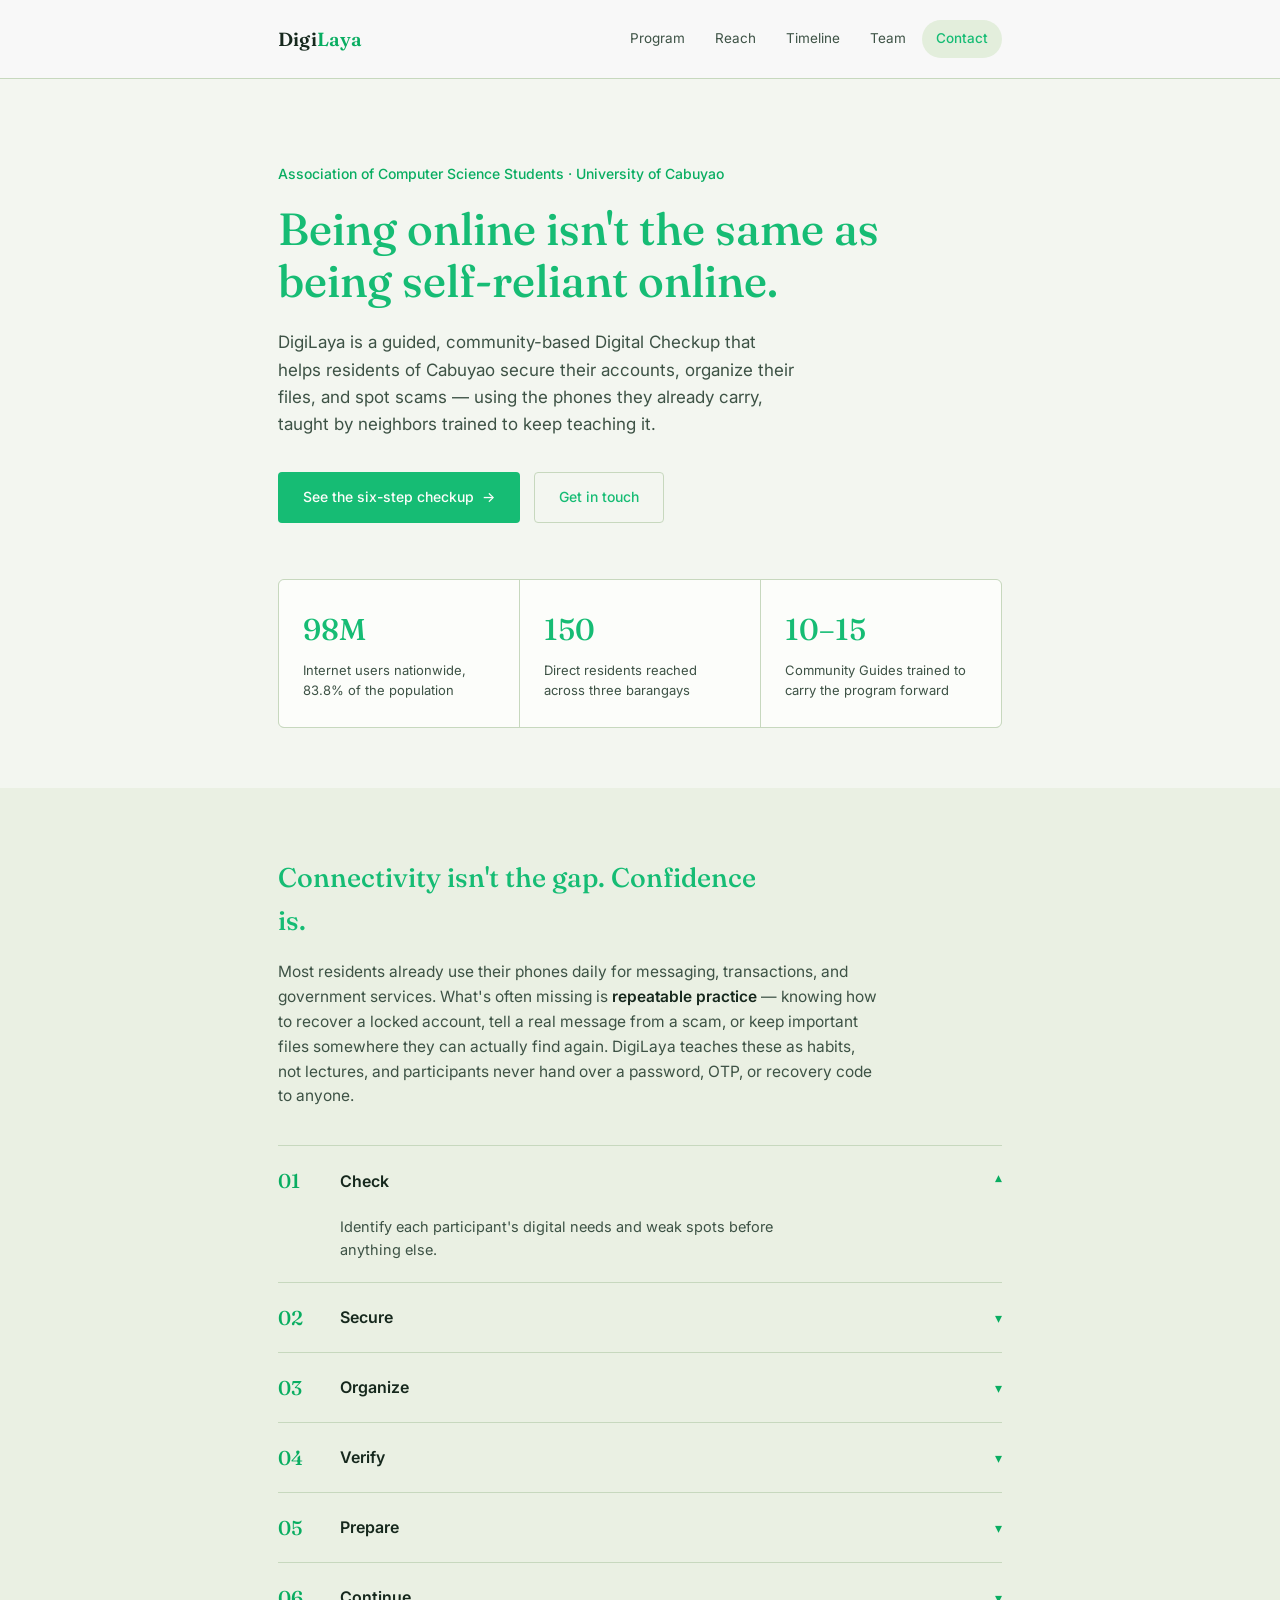
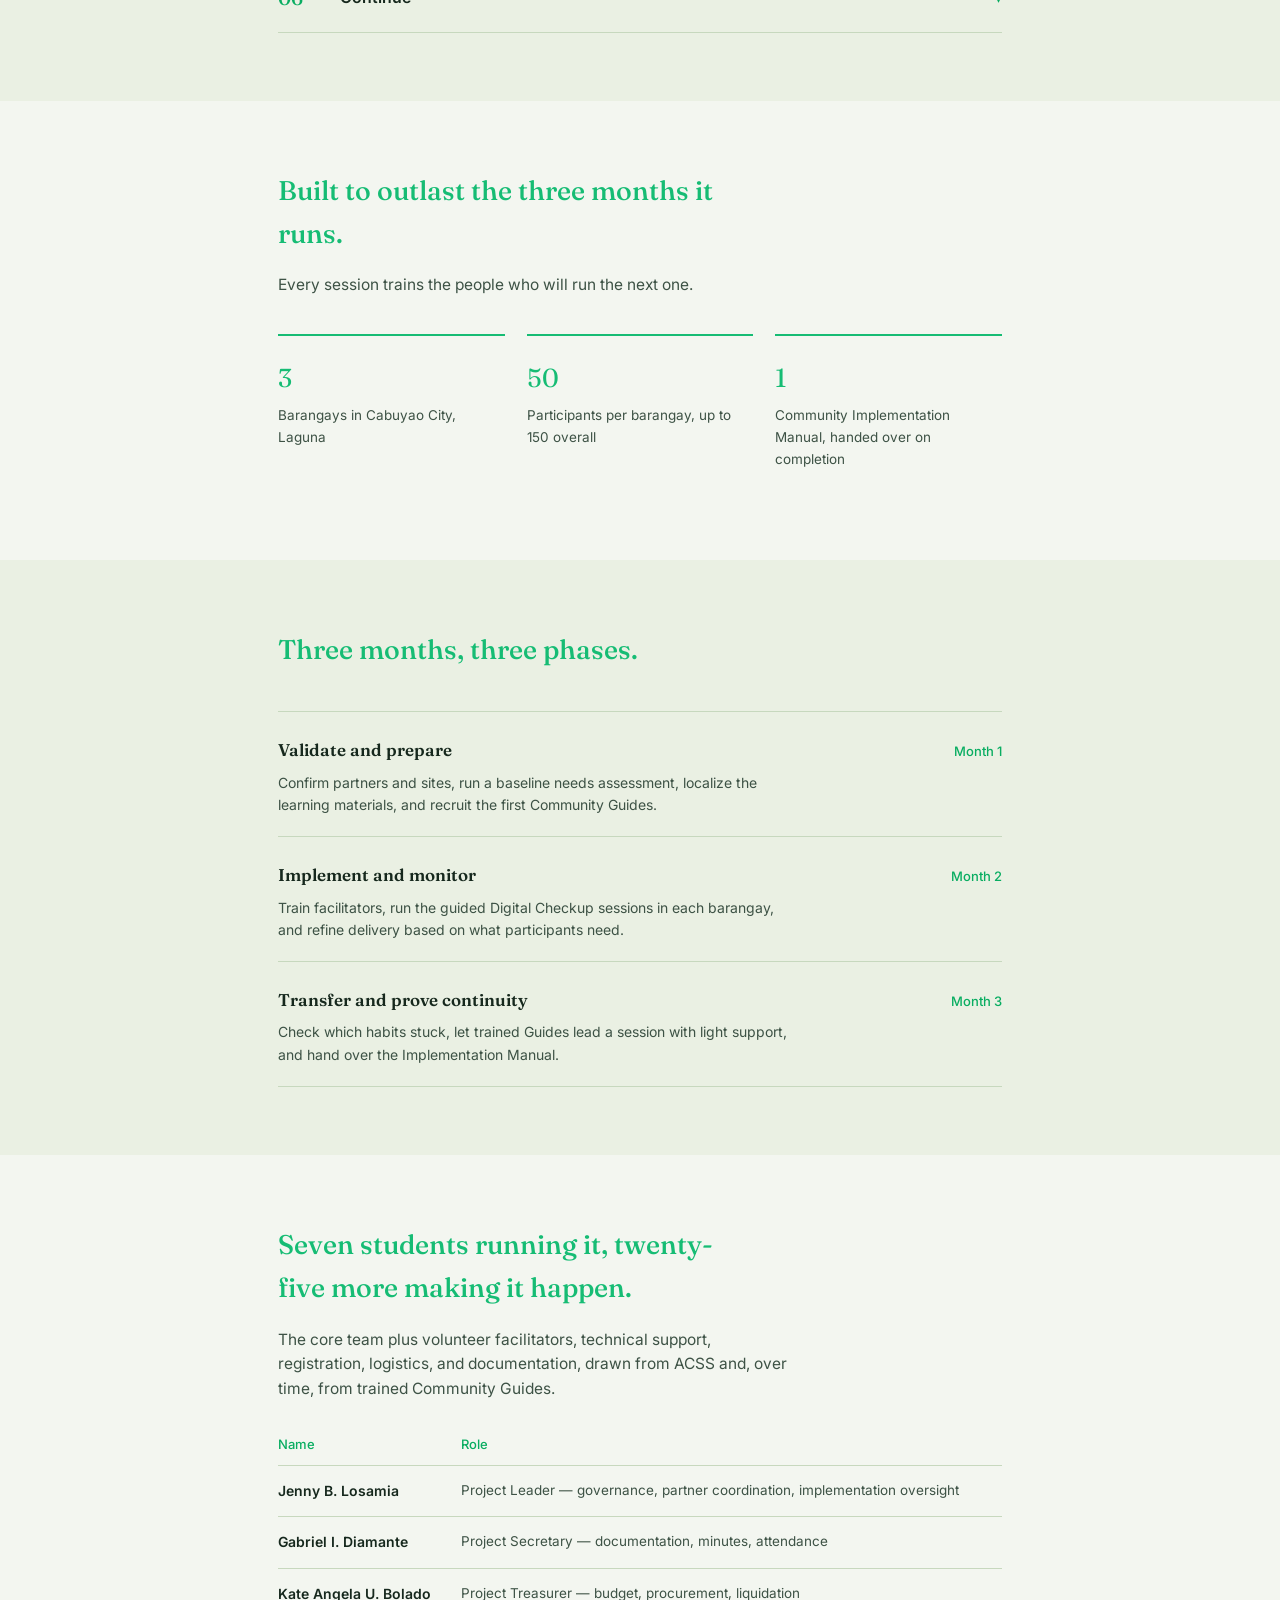
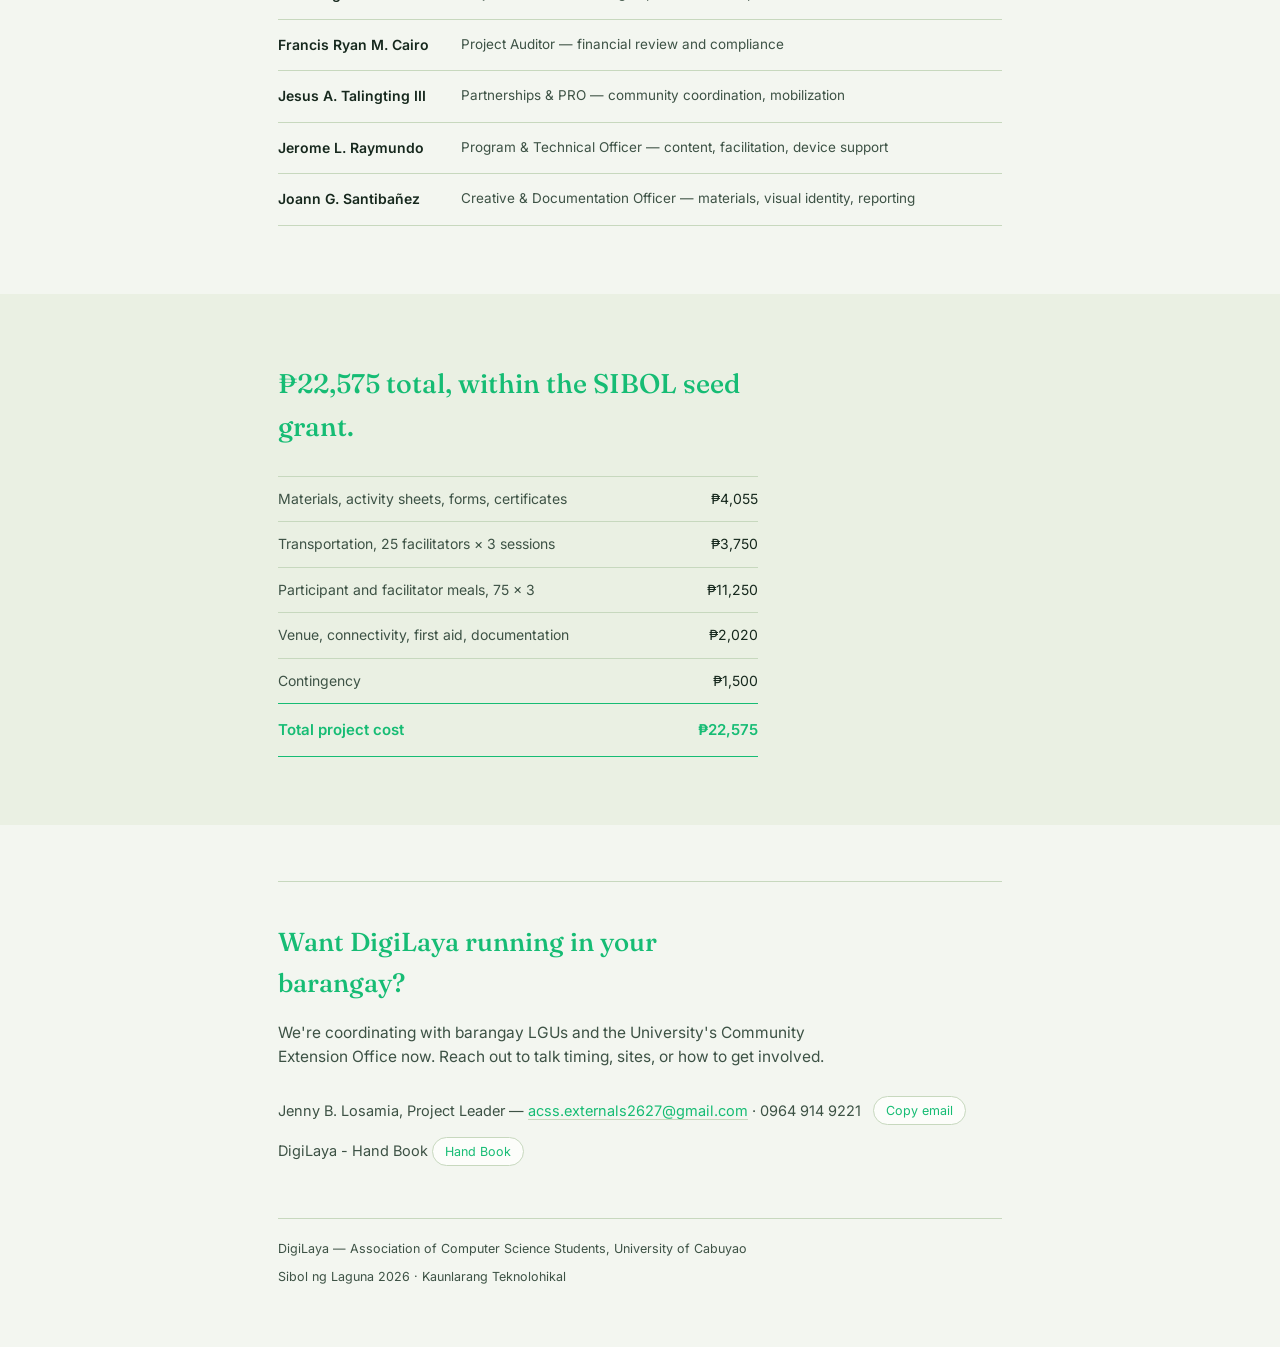
==== index.html @ 56a2a024 "DigiLaya Landing Page" ====
<!doctype html>
<html lang="en">
  <head>
    <meta charset="UTF-8" />
    <meta name="viewport" content="width=device-width, initial-scale=1.0" />
    <title>DigiLaya — A Community-Based Digital Self-Reliance Program</title>
    <link rel="stylesheet" href="index.css" />
    <link rel="preconnect" href="https://fonts.googleapis.com" />
    <link rel="preconnect" href="https://fonts.gstatic.com" crossorigin />
    <link
      href="https://fonts.googleapis.com/css2?family=Fraunces:ital,opsz,wght@0,9..144,400;0,9..144,500;0,9..144,600;1,9..144,500&family=Inter:wght@400;500;600&display=swap"
      rel="stylesheet"
    />
  </head>
  <body>
    <header class="site" id="site-header">
      <div class="wrap">
        <div class="mark">Digi<span>Laya</span></div>
        <button
          class="menu-btn"
          id="menuBtn"
          aria-label="Toggle menu"
          aria-expanded="false"
        >
          <span></span>
        </button>
        <nav class="site" id="siteNav">
          <a href="#program" data-nav>Program</a>
          <a href="#reach" data-nav>Reach</a>
          <a href="#timeline" data-nav>Timeline</a>
          <a href="#team" data-nav>Team</a>
          <a href="#contact" data-nav>Contact</a>
        </nav>
      </div>
    </header>

    <section class="hero" style="opacity: 1; transform: none">
      <div class="wrap">
        <p class="kicker">
          Association of Computer Science Students · University of Cabuyao
        </p>
        <h1>Being online isn't the same as being self-reliant online.</h1>
        <p class="lead">
          DigiLaya is a guided, community-based Digital Checkup that helps
          residents of Cabuyao secure their accounts, organize their files, and
          spot scams — using the phones they already carry, taught by neighbors
          trained to keep teaching it.
        </p>
        <div class="cta">
          <a class="btn primary" href="#program"
            >See the six-step checkup <span class="arrow">&#8594;</span></a
          >
          <a class="btn ghost" href="#contact">Get in touch</a>
        </div>

        <div class="stat-row">
          <div class="stat">
            <div class="num" data-count="98.0" data-suffix="M">0</div>
            <div class="lbl">
              Internet users nationwide, 83.8% of the population
            </div>
          </div>
          <div class="stat">
            <div class="num" data-count="150" data-suffix="">0</div>
            <div class="lbl">
              Direct residents reached across three barangays
            </div>
          </div>
          <div class="stat">
            <div
              class="num"
              data-count="15"
              data-suffix=""
              data-prefix-min="10"
            >
              0-0
            </div>
            <div class="lbl">
              Community Guides trained to carry the program forward
            </div>
          </div>
        </div>
      </div>
    </section>

    <section class="alt" id="program">
      <div class="wrap">
        <h2 class="section-title">
          Connectivity isn't the gap. Confidence is.
        </h2>
        <p class="gap-para">
          Most residents already use their phones daily for messaging,
          transactions, and government services. What's often missing is
          <strong>repeatable practice</strong> — knowing how to recover a locked
          account, tell a real message from a scam, or keep important files
          somewhere they can actually find again. DigiLaya teaches these as
          habits, not lectures, and participants never hand over a password,
          OTP, or recovery code to anyone.
        </p>

        <div class="steps" id="stepsList">
          <div class="step open" data-step>
            <button class="step-head">
              <span class="n">01</span>
              <h3>Check</h3>
              <span class="chev">&#9662;</span>
            </button>
            <div class="body">
              <p>
                Identify each participant's digital needs and weak spots before
                anything else.
              </p>
            </div>
          </div>
          <div class="step" data-step>
            <button class="step-head">
              <span class="n">02</span>
              <h3>Secure</h3>
              <span class="chev">&#9662;</span>
            </button>
            <div class="body">
              <p>
                Walk through basic device and account security, on the
                participant's own phone.
              </p>
            </div>
          </div>
          <div class="step" data-step>
            <button class="step-head">
              <span class="n">03</span>
              <h3>Organize</h3>
              <span class="chev">&#9662;</span>
            </button>
            <div class="body">
              <p>Bring order to important files, photos, and documents.</p>
            </div>
          </div>
          <div class="step" data-step>
            <button class="step-head">
              <span class="n">04</span>
              <h3>Verify</h3>
              <span class="chev">&#9662;</span>
            </button>
            <div class="body">
              <p>
                Build the habit of telling legitimate messages and links apart
                from scams.
              </p>
            </div>
          </div>
          <div class="step" data-step>
            <button class="step-head">
              <span class="n">05</span>
              <h3>Prepare</h3>
              <span class="chev">&#9662;</span>
            </button>
            <div class="body">
              <p>
                Set up practical account-recovery and emergency-access routines.
              </p>
            </div>
          </div>
          <div class="step" data-step>
            <button class="step-head">
              <span class="n">06</span>
              <h3>Continue</h3>
              <span class="chev">&#9662;</span>
            </button>
            <div class="body">
              <p>
                Participants create a simple 30-day plan to help them maintain
                the digital practices they learned beyond the session.
              </p>
            </div>
          </div>
        </div>
      </div>
    </section>

    <section id="reach">
      <div class="wrap">
        <h2 class="section-title">
          Built to outlast the three months it runs.
        </h2>
        <p class="section-lead">
          Every session trains the people who will run the next one.
        </p>

        <div class="beneficiary-grid">
          <div class="b-card">
            <div class="num">3</div>
            <p>Barangays in Cabuyao City, Laguna</p>
          </div>
          <div class="b-card">
            <div class="num">50</div>
            <p>Participants per barangay, up to 150 overall</p>
          </div>
          <div class="b-card">
            <div class="num">1</div>
            <p>Community Implementation Manual, handed over on completion</p>
          </div>
        </div>
      </div>
    </section>

    <section class="alt" id="timeline">
      <div class="wrap">
        <h2 class="section-title">Three months, three phases.</h2>

        <div class="timeline">
          <div class="phase">
            <div class="top">
              <h3>Validate and prepare</h3>
              <span class="month">Month 1</span>
            </div>
            <p>
              Confirm partners and sites, run a baseline needs assessment,
              localize the learning materials, and recruit the first Community
              Guides.
            </p>
          </div>
          <div class="phase">
            <div class="top">
              <h3>Implement and monitor</h3>
              <span class="month">Month 2</span>
            </div>
            <p>
              Train facilitators, run the guided Digital Checkup sessions in
              each barangay, and refine delivery based on what participants
              need.
            </p>
          </div>
          <div class="phase">
            <div class="top">
              <h3>Transfer and prove continuity</h3>
              <span class="month">Month 3</span>
            </div>
            <p>
              Check which habits stuck, let trained Guides lead a session with
              light support, and hand over the Implementation Manual.
            </p>
          </div>
        </div>
      </div>
    </section>

    <section id="team">
      <div class="wrap">
        <h2 class="section-title">
          Seven students running it, twenty-five more making it happen.
        </h2>
        <p class="section-lead">
          The core team plus volunteer facilitators, technical support,
          registration, logistics, and documentation, drawn from ACSS and, over
          time, from trained Community Guides.
        </p>

        <table class="team">
          <tr>
            <th>Name</th>
            <th>Role</th>
          </tr>
          <tr>
            <td class="name">Jenny B. Losamia</td>
            <td class="role">
              Project Leader — governance, partner coordination, implementation
              oversight
            </td>
          </tr>
          <tr>
            <td class="name">Gabriel I. Diamante</td>
            <td class="role">
              Project Secretary — documentation, minutes, attendance
            </td>
          </tr>
          <tr>
            <td class="name">Kate Angela U. Bolado</td>
            <td class="role">
              Project Treasurer — budget, procurement, liquidation
            </td>
          </tr>
          <tr>
            <td class="name">Francis Ryan M. Cairo</td>
            <td class="role">
              Project Auditor — financial review and compliance
            </td>
          </tr>
          <tr>
            <td class="name">Jesus A. Talingting III</td>
            <td class="role">
              Partnerships & PRO — community coordination, mobilization
            </td>
          </tr>
          <tr>
            <td class="name">Jerome L. Raymundo</td>
            <td class="role">
              Program & Technical Officer — content, facilitation, device
              support
            </td>
          </tr>
          <tr>
            <td class="name">Joann G. Santibañez</td>
            <td class="role">
              Creative & Documentation Officer — materials, visual identity,
              reporting
            </td>
          </tr>
        </table>
      </div>
    </section>

    <section class="alt">
      <div class="wrap">
        <h2 class="section-title">
          ₱22,575 total, within the SIBOL seed grant.
        </h2>
        <div style="max-width: 480px; margin-top: 28px">
          <div class="budget-line">
            <span>Materials, activity sheets, forms, certificates</span
            ><span>₱4,055</span>
          </div>
          <div class="budget-line">
            <span>Transportation, 25 facilitators × 3 sessions</span
            ><span>₱3,750</span>
          </div>
          <div class="budget-line">
            <span>Participant and facilitator meals, 75 × 3</span
            ><span>₱11,250</span>
          </div>
          <div class="budget-line">
            <span>Venue, connectivity, first aid, documentation</span
            ><span>₱2,020</span>
          </div>
          <div class="budget-line">
            <span>Contingency</span><span>₱1,500</span>
          </div>
          <div class="budget-line total">
            <span>Total project cost</span><span>₱22,575</span>
          </div>
        </div>
      </div>
    </section>

    <footer class="site" id="contact">
      <div class="wrap">
        <div class="cta-box">
          <h2>Want DigiLaya running in your barangay?</h2>
          <p class="gap-para">
            We're coordinating with barangay LGUs and the University's Community
            Extension Office now. Reach out to talk timing, sites, or how to get
            involved.
          </p>
          <div class="contact">
            <span
              >Jenny B. Losamia, Project Leader —
              <a href="mailto:acss.externals2627@gmail.com"
                >acss.externals2627@gmail.com</a
              >
              · 0964 914 9221</span
            >
            <button class="copy-btn" id="copyBtn" type="button">
              Copy email
            </button>
            <span 
            > DigiLaya - Hand Book
            <button class="handbook-btn" id="handbookBtn" type="button">
              Hand Book
            </button>
          </div>
        </div>
        <div class="foot-bottom">
          <span
            >DigiLaya — Association of Computer Science Students, University of
            Cabuyao</span
          >
          <span>Sibol ng Laguna 2026 · Kaunlarang Teknolohikal</span>
        </div>
      </div>
    </footer>

    <button id="top-btn" aria-label="Back to top" type="button">&#8593;</button>

    <script>
      var header = document.getElementById("site-header");
      window.addEventListener("scroll", function () {
        header.classList.toggle("scrolled", window.scrollY > 10);
        document
          .getElementById("top-btn")
          .classList.toggle("show", window.scrollY > 500);
      });

      var menuBtn = document.getElementById("menuBtn");
      var nav = document.getElementById("siteNav");
      menuBtn.addEventListener("click", function () {
        var open = nav.classList.toggle("open");
        menuBtn.setAttribute("aria-expanded", open);
      });
      nav.querySelectorAll("a").forEach(function (a) {
        a.addEventListener("click", function () {
          nav.classList.remove("open");
        });
      });

      var navLinks = document.querySelectorAll("[data-nav]");
      var navSections = ["program", "reach", "timeline", "team", "contact"].map(
        function (id) {
          return document.getElementById(id);
        },
      );
      var navObserver = new IntersectionObserver(
        function (entries) {
          entries.forEach(function (entry) {
            if (entry.isIntersecting) {
              navLinks.forEach(function (l) {
                l.classList.remove("active");
              });
              var match = document.querySelector(
                '[data-nav][href="#' + entry.target.id + '"]',
              );
              if (match) match.classList.add("active");
            }
          });
        },
        { rootMargin: "-40% 0px -50% 0px" },
      );
      navSections.forEach(function (s) {
        if (s) navObserver.observe(s);
      });

      var revealObserver = new IntersectionObserver(
        function (entries) {
          entries.forEach(function (entry) {
            if (entry.isIntersecting) {
              entry.target.classList.add("in-view");
              revealObserver.unobserve(entry.target);
            }
          });
        },
        { threshold: 0.12 },
      );
      document.querySelectorAll("section:not(.hero)").forEach(function (s) {
        revealObserver.observe(s);
      });

      document.querySelectorAll("[data-step]").forEach(function (step) {
        step.querySelector(".step-head").addEventListener("click", function () {
          var wasOpen = step.classList.contains("open");
          document.querySelectorAll("[data-step]").forEach(function (s) {
            s.classList.remove("open");
          });
          if (!wasOpen) step.classList.add("open");
        });
      });

      document.getElementById("top-btn").addEventListener("click", function () {
        window.scrollTo({ top: 0, behavior: "smooth" });
      });

      var copyBtn = document.getElementById("copyBtn");
      copyBtn.addEventListener("click", function () {
        navigator.clipboard
          .writeText("acss.externals2627@gmail.com")
          .then(function () {
            copyBtn.textContent = "Copied";
            copyBtn.classList.add("copied");
            setTimeout(function () {
              copyBtn.textContent = "Copy email";
              copyBtn.classList.remove("copied");
            }, 1800);
          });
      });

      function animateCount(el) {
        var target = parseFloat(el.getAttribute("data-count"));
        var suffix = el.getAttribute("data-suffix") || "";
        var minVal = parseFloat(el.getAttribute("data-prefix-min"));
        var isRange = !isNaN(minVal);

        var duration = 900;
        var startTime = null;

        function step(ts) {
          if (!startTime) startTime = ts;
          var progress = Math.min((ts - startTime) / duration, 1);

          if (isRange) {
            var currentMin = Math.round(minVal * progress);
            var currentMax = Math.round(target * progress);
            el.textContent = currentMin + "\u2013" + currentMax + suffix;
          } else {
            var isDecimal = target % 1 !== 0;
            var current = target * progress;
            el.textContent =
              (isDecimal ? current.toFixed(1) : Math.round(current)) + suffix;
          }

          if (progress < 1) requestAnimationFrame(step);
        }

        requestAnimationFrame(step);
      }
      var statObserver = new IntersectionObserver(
        function (entries) {
          entries.forEach(function (entry) {
            if (entry.isIntersecting) {
              animateCount(entry.target);
              statObserver.unobserve(entry.target);
            }
          });
        },
        { threshold: 0.5 },
      );
      document.querySelectorAll(".stat .num").forEach(function (el) {
        statObserver.observe(el);
      });
    </script>
  </body>
</html>
---- index.css ----
:root {
  --bg: #f3f6f0;
  --panel: #eaf0e3;
  --ink: #16281d;
  --ink-soft: #3d5245;
  --green-deep: #16bc74;
  --green-mid: #09ad61;
  --green-pale: #e3eedc;
  --green-line: #c7d8be;
  --white: #fcfdfa;
  --max: 780px;
}
* {
  box-sizing: border-box;
}
html {
  scroll-behavior: smooth;
}
body {
  margin: 0;
  background: var(--bg);
  color: var(--ink);
  font-family: "Inter", sans-serif;
  line-height: 1.6;
  -webkit-font-smoothing: antialiased;
}
.wrap {
  max-width: var(--max);
  margin: 0 auto;
  padding: 0 28px;
}
a {
  color: inherit;
}
button {
  font-family: inherit;
}

header.site {
  position: sticky;
  top: 0;
  z-index: 40;
  padding: 20px 0;
  background: #f8f8f8;
  backdrop-filter: blur(6px);
  border-bottom: 1px solid var(--green-line);
  transition:
    box-shadow 0.25s ease,
    padding 0.25s ease;
}
header.site.scrolled {
  padding: 14px 0;
  box-shadow: 0 6px 18px rgba(18, 59, 41, 0.06);
}
header.site .wrap {
  display: flex;
  justify-content: space-between;
  align-items: center;
}
.mark {
  font-family: "Fraunces", serif;
  font-weight: 600;
  font-size: 19px;
  letter-spacing: 0.2px;
}
.mark span {
  color: var(--green-mid);
}
nav.site {
  display: flex;
  align-items: center;
  gap: 2px;
}
nav.site a {
  font-size: 13.5px;
  color: var(--ink-soft);
  text-decoration: none;
  padding: 8px 14px;
  border-radius: 20px;
  transition:
    background 0.18s ease,
    color 0.18s ease;
}
nav.site a:hover {
  color: var(--green-deep);
  background: var(--green-pale);
}
nav.site a.active {
  color: var(--green-deep);
  background: var(--green-pale);
  font-weight: 500;
}
.menu-btn {
  display: none;
  background: none;
  border: 1px solid var(--green-line);
  border-radius: 6px;
  padding: 8px 10px;
  cursor: pointer;
}
.menu-btn span,
.menu-btn span:before,
.menu-btn span:after {
  content: "";
  display: block;
  width: 18px;
  height: 2px;
  background: var(--green-deep);
  margin: 4px 0;
  transition: 0.2s;
}

.hero {
  padding: 84px 0 60px;
}
.hero .kicker {
  font-size: 14px;
  color: var(--green-mid);
  margin: 0 0 18px;
  font-weight: 500;
}
.hero h1 {
  font-family: "Fraunces", serif;
  font-weight: 500;
  font-size: 45px;
  line-height: 1.16;
  margin: 0 0 22px;
  max-width: 650px;
  color: var(--green-deep);
}
.hero p.lead {
  font-size: 17px;
  color: var(--ink-soft);
  max-width: 520px;
  margin: 0 0 34px;
}
.hero .cta {
  display: flex;
  gap: 14px;
  align-items: center;
  flex-wrap: wrap;
}

.btn {
  display: inline-flex;
  align-items: center;
  gap: 8px;
  padding: 13px 24px;
  border-radius: 4px;
  font-size: 14px;
  font-weight: 500;
  text-decoration: none;
  border: 1px solid transparent;
  cursor: pointer;
  transition:
    transform 0.15s ease,
    background 0.15s ease,
    box-shadow 0.15s ease,
    border-color 0.15s ease;
}
.btn:active {
  transform: scale(0.97);
}
.btn.primary {
  background: var(--green-deep);
  color: var(--white);
}
.btn.primary:hover {
  background: var(--green-mid);
  box-shadow: 0 6px 16px rgba(18, 59, 41, 0.18);
}
.btn.ghost {
  color: var(--green-deep);
  border-color: var(--green-line);
  background: transparent;
}
.btn.ghost:hover {
  border-color: var(--green-mid);
  background: var(--green-pale);
}
.btn .arrow {
  transition: transform 0.15s ease;
}
.btn:hover .arrow {
  transform: translateX(3px);
}

.stat-row {
  display: grid;
  grid-template-columns: repeat(3, 1fr);
  gap: 1px;
  background: var(--green-line);
  border: 1px solid var(--green-line);
  margin-top: 56px;
  border-radius: 6px;
  overflow: hidden;
}
.stat {
  background: var(--white);
  padding: 26px 24px;
}
.stat .num {
  font-family: "Fraunces", serif;
  font-size: 30px;
  color: var(--green-deep);
  font-weight: 500;
}
.stat .lbl {
  font-size: 13px;
  color: var(--ink-soft);
  margin-top: 6px;
}

section {
  padding: 68px 0;
  opacity: 0;
  transform: translateY(14px);
  transition:
    opacity 0.6s ease,
    transform 0.6s ease;
}
section.in-view {
  opacity: 1;
  transform: translateY(0);
}
section.alt {
  background: var(--panel);
}
h2.section-title {
  font-family: "Fraunces", serif;
  font-weight: 500;
  font-size: 27px;
  color: var(--green-deep);
  margin: 0 0 18px;
  max-width: 480px;
}
p.section-lead {
  font-size: 15.5px;
  color: var(--ink-soft);
  max-width: 520px;
  margin: 0 0 8px;
}

.gap-para {
  max-width: 600px;
  font-size: 15.5px;
  color: var(--ink-soft);
}
.gap-para strong {
  color: var(--ink);
  font-weight: 600;
}

.steps {
  margin-top: 36px;
  border-top: 1px solid var(--green-line);
}
.step {
  border-bottom: 1px solid var(--green-line);
}
.step button.step-head {
  width: 100%;
  display: grid;
  grid-template-columns: 44px 1fr 20px;
  gap: 18px;
  align-items: center;
  padding: 22px 0;
  background: none;
  border: none;
  text-align: left;
  cursor: pointer;
}
.step .n {
  font-family: "Fraunces", serif;
  font-size: 20px;
  color: var(--green-mid);
  font-weight: 500;
}
.step h3 {
  margin: 0;
  font-size: 16px;
  font-weight: 600;
  color: var(--ink);
}
.step .chev {
  color: var(--green-mid);
  transition: transform 0.25s ease;
  font-size: 14px;
  justify-self: end;
}
.step.open .chev {
  transform: rotate(180deg);
}
.step .body {
  max-height: 0;
  overflow: hidden;
  transition: max-height 0.3s ease;
}
.step.open .body {
  max-height: 120px;
}
.step .body p {
  margin: 0 0 20px 62px;
  font-size: 14.5px;
  color: var(--ink-soft);
  max-width: 440px;
}

.beneficiary-grid {
  display: grid;
  grid-template-columns: repeat(3, 1fr);
  gap: 22px;
  margin-top: 36px;
}
.b-card {
  padding: 22px 0;
  border-top: 2px solid var(--green-deep);
}
.b-card .num {
  font-family: "Fraunces", serif;
  font-size: 26px;
  color: var(--green-deep);
}
.b-card p {
  font-size: 13.5px;
  color: var(--ink-soft);
  margin: 6px 0 0;
}

.timeline {
  margin-top: 40px;
}
.phase {
  padding: 20px 0;
  border-top: 1px solid var(--green-line);
}
.phase:last-child {
  border-bottom: 1px solid var(--green-line);
}
.phase .top {
  display: flex;
  justify-content: space-between;
  align-items: baseline;
  gap: 12px;
  flex-wrap: wrap;
}
.phase .month {
  font-size: 13px;
  color: var(--green-mid);
  font-weight: 500;
}
.phase h3 {
  margin: 4px 0 8px;
  font-size: 17px;
  font-weight: 600;
  font-family: "Fraunces", serif;
  color: var(--ink);
}
.phase p {
  margin: 0;
  font-size: 14px;
  color: var(--ink-soft);
  max-width: 520px;
}

table.team {
  width: 100%;
  border-collapse: collapse;
  margin-top: 32px;
  font-size: 14px;
}
table.team th {
  text-align: left;
  font-weight: 500;
  color: var(--green-mid);
  font-size: 13px;
  padding: 0 0 10px;
  border-bottom: 1px solid var(--green-line);
}
table.team td {
  padding: 14px 0;
  border-bottom: 1px solid var(--green-line);
  vertical-align: top;
}
table.team td.name {
  font-weight: 600;
  color: var(--ink);
  white-space: nowrap;
  padding-right: 16px;
}
table.team td.role {
  color: var(--ink-soft);
  font-size: 13.5px;
}

.budget-line {
  display: flex;
  justify-content: space-between;
  padding: 11px 0;
  border-top: 1px solid var(--green-line);
  font-size: 14px;
}
.budget-line.total {
  border-top: 1px solid var(--green-deep);
  border-bottom: 1px solid var(--green-deep);
  font-weight: 600;
  color: var(--green-deep);
  font-size: 15px;
  padding: 14px 0;
}
.budget-line span:first-child {
  color: var(--ink-soft);
}
.budget-line.total span:first-child {
  color: var(--green-deep);
}

footer.site {
  padding: 56px 0 60px;
}
footer.site .cta-box {
  border-top: 1px solid var(--green-line);
  padding-top: 40px;
}
footer.site h2 {
  font-family: "Fraunces", serif;
  font-weight: 500;
  font-size: 26px;
  color: var(--green-deep);
  margin: 0 0 14px;
  max-width: 440px;
}
footer.site .contact {
  margin-top: 26px;
  font-size: 14.5px;
  color: var(--ink-soft);
  display: flex;
  align-items: center;
  gap: 12px;
  flex-wrap: wrap;
}
footer.site .contact a {
  color: var(--green-deep);
  text-decoration: none;
  border-bottom: 1px solid var(--green-line);
}
.handbook-btn {
  background: var(--white);
  border: 1px solid var(--green-line);
  color: var(--green-deep);
  font-size: 12.5px;
  padding: 6px 12px;
  border-radius: 16px;
  cursor: pointer;
  transition: all 0.15s ease;
}
.handbook-btn:hover {
  border-color: var(--green-mid);
  background: var(--green-pale);
}
.handbook-btn.copied {
  background: var(--green-deep);
  color: var(--white);
  border-color: var(--green-deep);
}
.copy-btn {
  background: var(--white);
  border: 1px solid var(--green-line);
  color: var(--green-deep);
  font-size: 12.5px;
  padding: 6px 12px;
  border-radius: 16px;
  cursor: pointer;
  transition: all 0.15s ease;
}
.copy-btn:hover {
  border-color: var(--green-mid);
  background: var(--green-pale);
}
.copy-btn.copied {
  background: var(--green-deep);
  color: var(--white);
  border-color: var(--green-deep);
}

footer.site .foot-bottom {
  margin-top: 52px;
  padding-top: 20px;
  border-top: 1px solid var(--green-line);
  font-size: 12.5px;
  color: var(--ink-soft);
  display: flex;
  justify-content: space-between;
  flex-wrap: wrap;
  gap: 8px;
}

#top-btn {
  position: fixed;
  right: 24px;
  bottom: 24px;
  z-index: 50;
  width: 40px;
  height: 40px;
  border-radius: 50%;
  background: var(--green-deep);
  color: var(--white);
  border: none;
  cursor: pointer;
  display: flex;
  align-items: center;
  justify-content: center;
  font-size: 16px;
  opacity: 0;
  pointer-events: none;
  transform: translateY(8px);
  transition:
    opacity 0.25s ease,
    transform 0.25s ease;
  box-shadow: 0 6px 16px rgba(18, 59, 41, 0.25);
}
#top-btn.show {
  opacity: 1;
  pointer-events: auto;
  transform: translateY(0);
}

@media (max-width: 640px) {
  .hero h1 {
    font-size: 31px;
  }
  .stat-row {
    grid-template-columns: 1fr;
  }
  .beneficiary-grid {
    grid-template-columns: 1fr;
  }
  nav.site {
    position: absolute;
    top: 100%;
    left: 0;
    right: 0;
    background: var(--bg);
    flex-direction: column;
    align-items: stretch;
    padding: 8px 20px 16px;
    border-bottom: 1px solid var(--green-line);
    display: none;
  }
  nav.site.open {
    display: flex;
  }
  nav.site a {
    padding: 12px 4px;
    border-radius: 0;
    border-bottom: 1px solid var(--green-line);
  }
  .menu-btn {
    display: block;
  }
  table.team td.name {
    white-space: normal;
  }
}
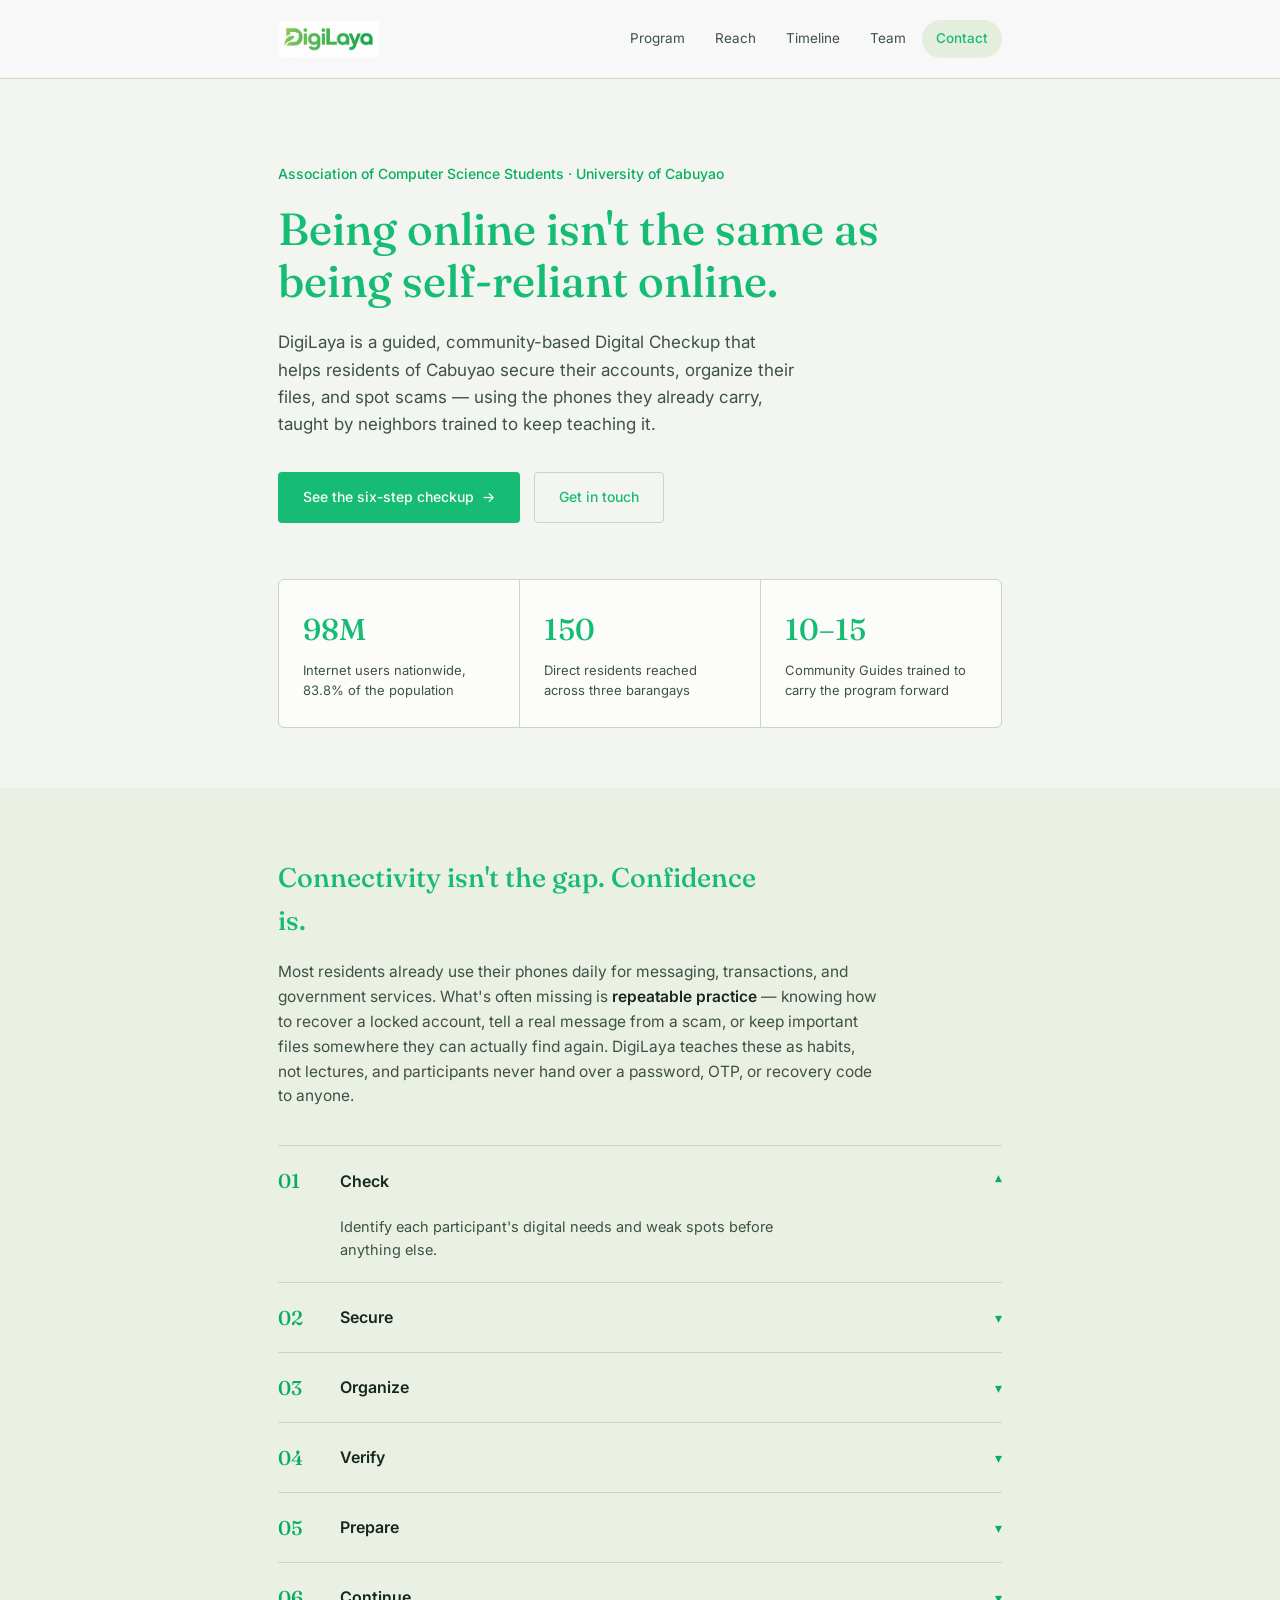
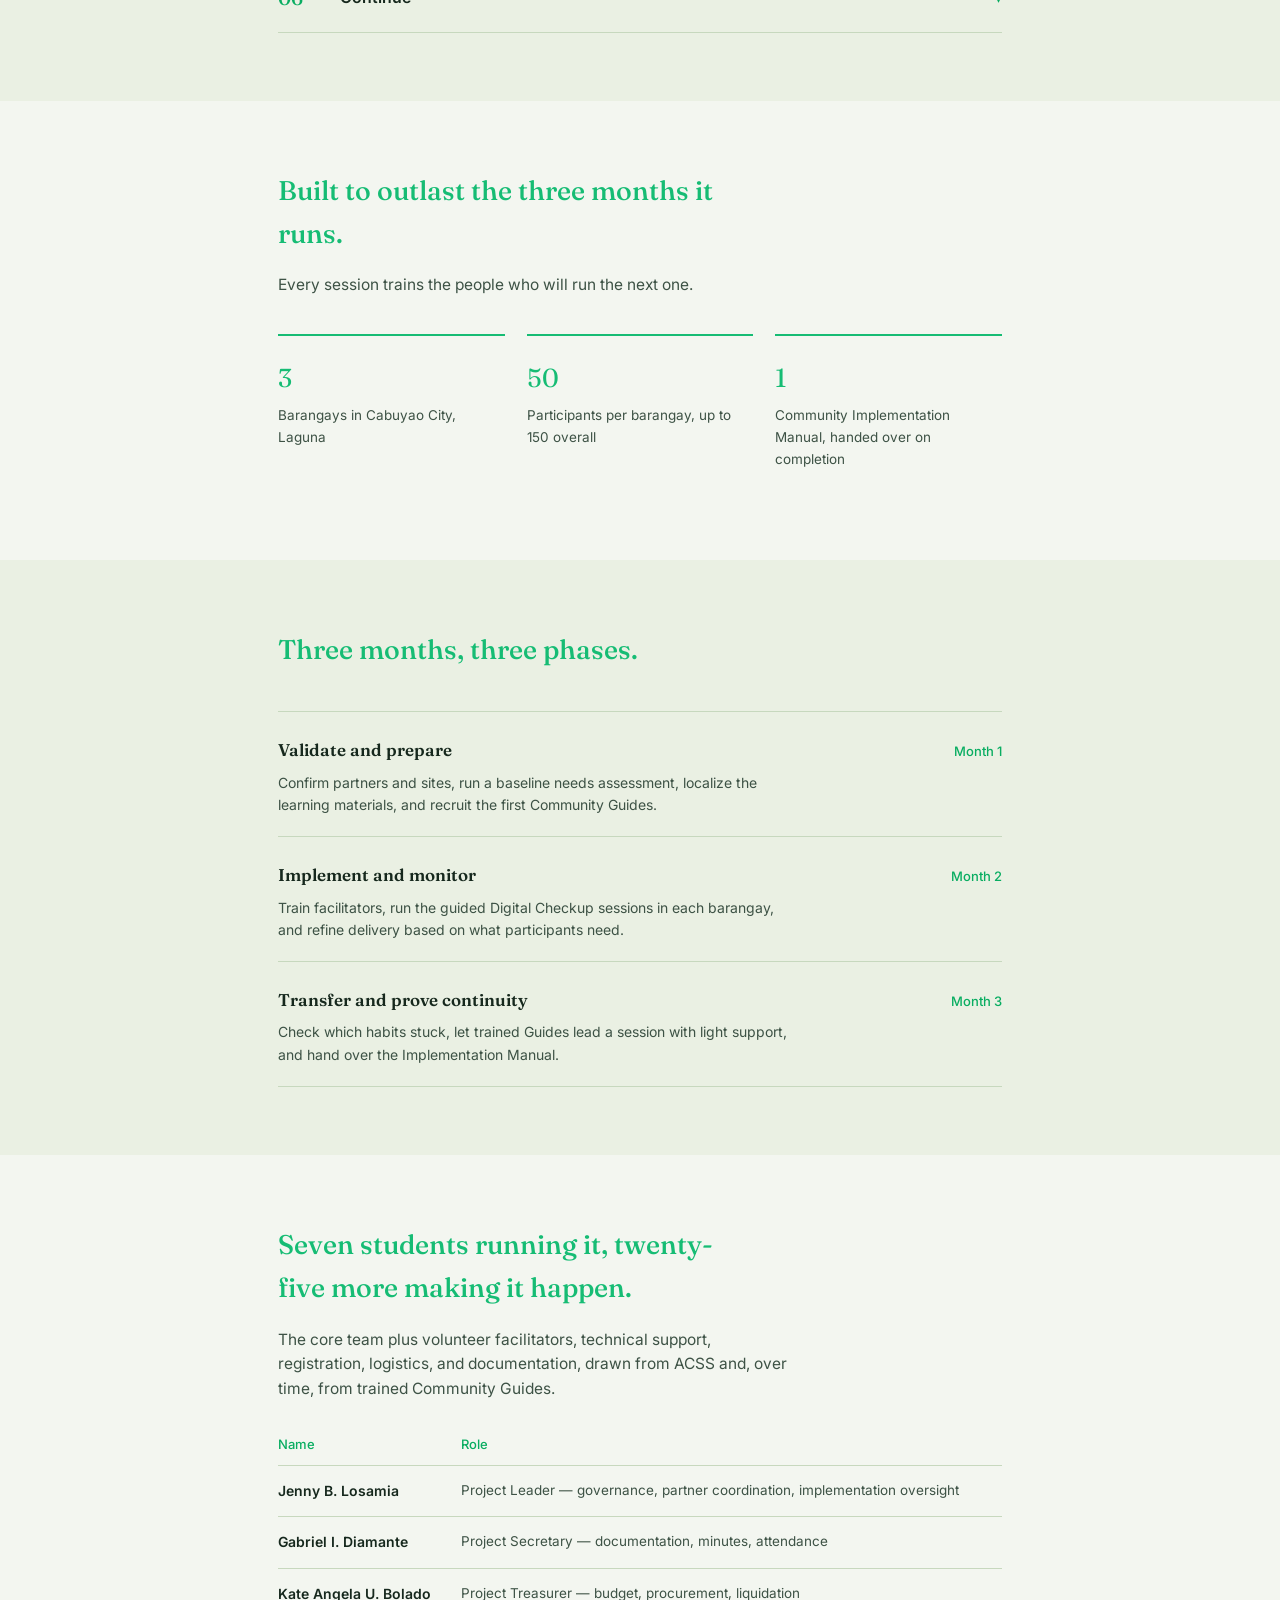
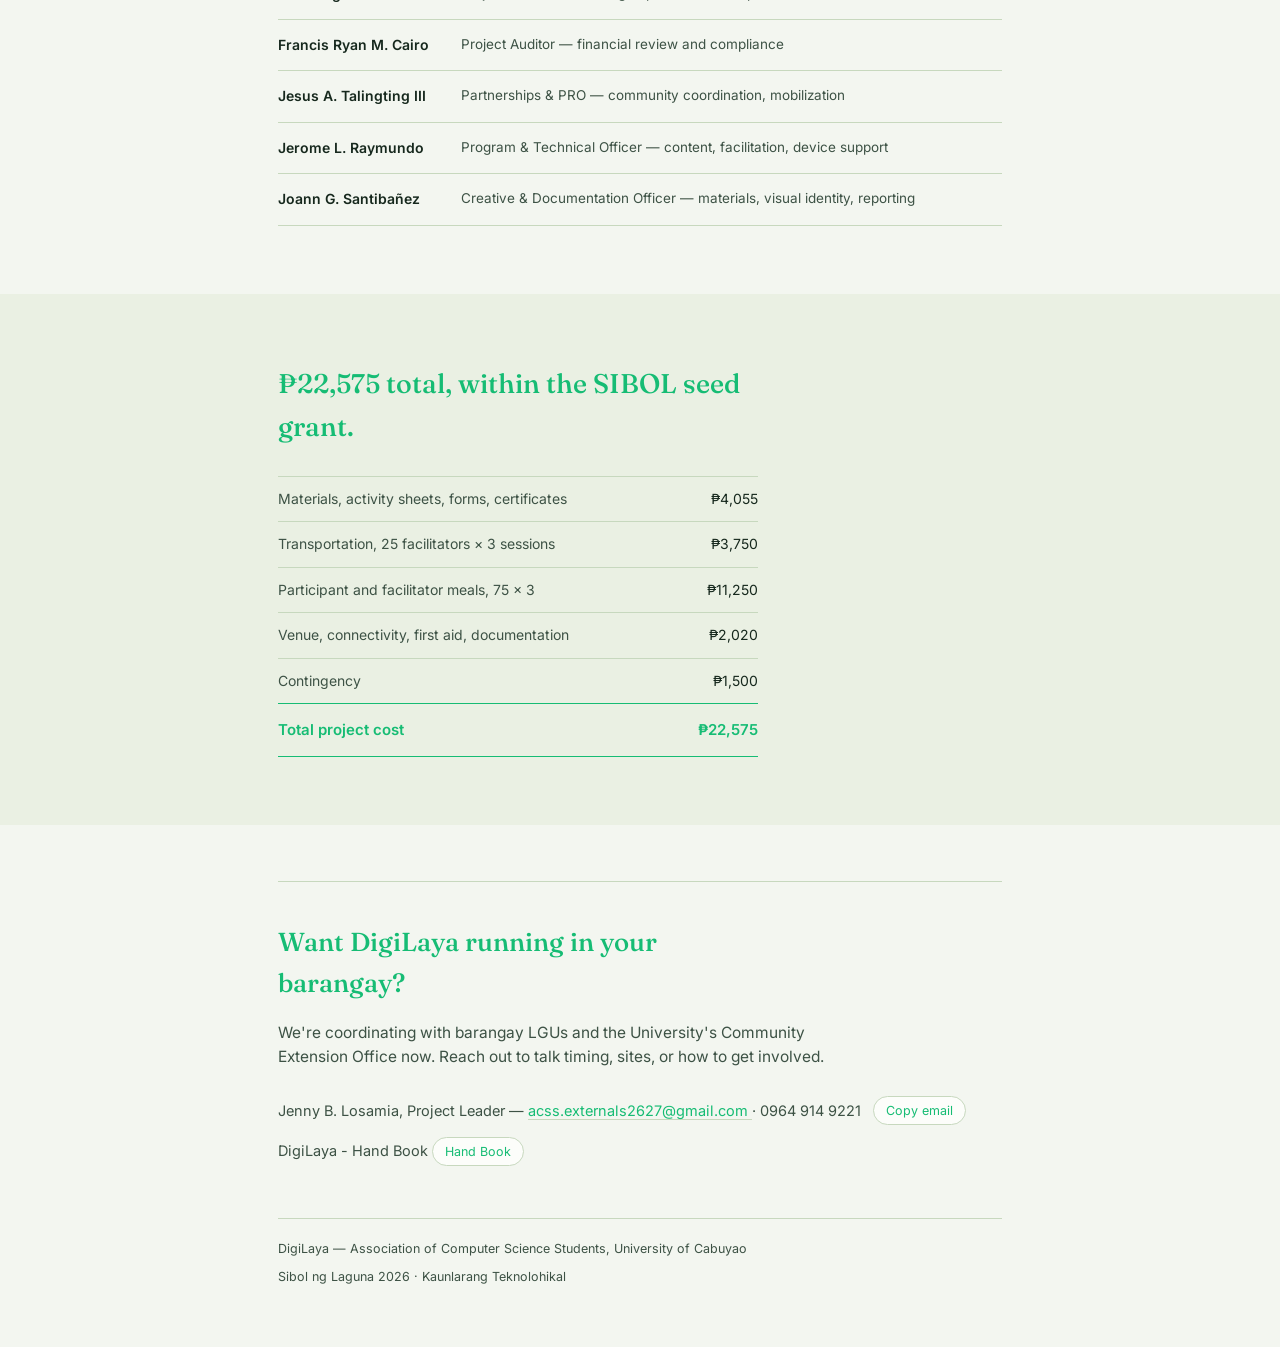
==== commit ee86db7f: "Adding Logo" ====
--- a/index.html
+++ b/index.html
@@ -13,9 +13,14 @@
     />
   </head>
   <body>
+    <!-- HEADER -->
     <header class="site" id="site-header">
       <div class="wrap">
-        <div class="mark">Digi<span>Laya</span></div>
+        <!-- DigiLaya Logo -->
+        <div class="mark" id="logoPlaceholder">
+          <img src="DigiLaya.png" alt="DigiLaya Logo" class="logo-img" />
+        </div>
+        <!-- Mobile Menu Button -->
         <button
           class="menu-btn"
           id="menuBtn"
@@ -24,6 +29,7 @@
         >
           <span></span>
         </button>
+        <!-- Navigation -->
         <nav class="site" id="siteNav">
           <a href="#program" data-nav>Program</a>
           <a href="#reach" data-nav>Reach</a>
@@ -33,7 +39,7 @@
         </nav>
       </div>
     </header>
-
+    <!-- HERO -->
     <section class="hero" style="opacity: 1; transform: none">
       <div class="wrap">
         <p class="kicker">
@@ -47,12 +53,12 @@
           trained to keep teaching it.
         </p>
         <div class="cta">
-          <a class="btn primary" href="#program"
-            >See the six-step checkup <span class="arrow">&#8594;</span></a
-          >
-          <a class="btn ghost" href="#contact">Get in touch</a>
-        </div>
-
+          <a class="btn primary" href="#program">
+            See the six-step checkup <span class="arrow">&#8594;</span>
+          </a>
+          <a class="btn ghost" href="#contact"> Get in touch </a>
+        </div>
+        <!-- STATS -->
         <div class="stat-row">
           <div class="stat">
             <div class="num" data-count="98.0" data-suffix="M">0</div>
@@ -82,7 +88,7 @@
         </div>
       </div>
     </section>
-
+    <!-- PROGRAM -->
     <section class="alt" id="program">
       <div class="wrap">
         <h2 class="section-title">
@@ -97,8 +103,9 @@
           habits, not lectures, and participants never hand over a password,
           OTP, or recovery code to anyone.
         </p>
-
+        <!-- SIX STEPS -->
         <div class="steps" id="stepsList">
+          <!-- STEP 01 -->
           <div class="step open" data-step>
             <button class="step-head">
               <span class="n">01</span>
@@ -112,6 +119,7 @@
               </p>
             </div>
           </div>
+          <!-- STEP 02 -->
           <div class="step" data-step>
             <button class="step-head">
               <span class="n">02</span>
@@ -125,6 +133,7 @@
               </p>
             </div>
           </div>
+          <!-- STEP 03 -->
           <div class="step" data-step>
             <button class="step-head">
               <span class="n">03</span>
@@ -135,6 +144,7 @@
               <p>Bring order to important files, photos, and documents.</p>
             </div>
           </div>
+          <!-- STEP 04 -->
           <div class="step" data-step>
             <button class="step-head">
               <span class="n">04</span>
@@ -148,6 +158,7 @@
               </p>
             </div>
           </div>
+          <!-- STEP 05 -->
           <div class="step" data-step>
             <button class="step-head">
               <span class="n">05</span>
@@ -160,6 +171,7 @@
               </p>
             </div>
           </div>
+          <!-- STEP 06 -->
           <div class="step" data-step>
             <button class="step-head">
               <span class="n">06</span>
@@ -176,7 +188,7 @@
         </div>
       </div>
     </section>
-
+    <!-- REACH -->
     <section id="reach">
       <div class="wrap">
         <h2 class="section-title">
@@ -185,7 +197,6 @@
         <p class="section-lead">
           Every session trains the people who will run the next one.
         </p>
-
         <div class="beneficiary-grid">
           <div class="b-card">
             <div class="num">3</div>
@@ -202,11 +213,10 @@
         </div>
       </div>
     </section>
-
+    <!-- TIMELINE -->
     <section class="alt" id="timeline">
       <div class="wrap">
         <h2 class="section-title">Three months, three phases.</h2>
-
         <div class="timeline">
           <div class="phase">
             <div class="top">
@@ -243,7 +253,7 @@
         </div>
       </div>
     </section>
-
+    <!-- TEAM -->
     <section id="team">
       <div class="wrap">
         <h2 class="section-title">
@@ -254,7 +264,6 @@
           registration, logistics, and documentation, drawn from ACSS and, over
           time, from trained Community Guides.
         </p>
-
         <table class="team">
           <tr>
             <th>Name</th>
@@ -308,7 +317,7 @@
         </table>
       </div>
     </section>
-
+    <!-- BUDGET -->
     <section class="alt">
       <div class="wrap">
         <h2 class="section-title">
@@ -316,31 +325,31 @@
         </h2>
         <div style="max-width: 480px; margin-top: 28px">
           <div class="budget-line">
-            <span>Materials, activity sheets, forms, certificates</span
-            ><span>₱4,055</span>
+            <span> Materials, activity sheets, forms, certificates </span>
+            <span>₱4,055</span>
           </div>
           <div class="budget-line">
-            <span>Transportation, 25 facilitators × 3 sessions</span
-            ><span>₱3,750</span>
+            <span> Transportation, 25 facilitators × 3 sessions </span>
+            <span>₱3,750</span>
           </div>
           <div class="budget-line">
-            <span>Participant and facilitator meals, 75 × 3</span
-            ><span>₱11,250</span>
+            <span> Participant and facilitator meals, 75 × 3 </span>
+            <span>₱11,250</span>
           </div>
           <div class="budget-line">
-            <span>Venue, connectivity, first aid, documentation</span
-            ><span>₱2,020</span>
+            <span> Venue, connectivity, first aid, documentation </span>
+            <span>₱2,020</span>
           </div>
           <div class="budget-line">
-            <span>Contingency</span><span>₱1,500</span>
+            <span> Contingency </span> <span>₱1,500</span>
           </div>
           <div class="budget-line total">
-            <span>Total project cost</span><span>₱22,575</span>
+            <span> Total project cost </span> <span>₱22,575</span>
           </div>
         </div>
       </div>
     </section>
-
+    <!-- FOOTER / CONTACT -->
     <footer class="site" id="contact">
       <div class="wrap">
         <div class="cta-box">
@@ -351,45 +360,45 @@
             involved.
           </p>
           <div class="contact">
-            <span
-              >Jenny B. Losamia, Project Leader —
-              <a href="mailto:acss.externals2627@gmail.com"
-                >acss.externals2627@gmail.com</a
-              >
-              · 0964 914 9221</span
-            >
+            <span>
+              Jenny B. Losamia, Project Leader —
+              <a href="mailto:acss.externals2627@gmail.com">
+                acss.externals2627@gmail.com
+              </a>
+              · 0964 914 9221
+            </span>
             <button class="copy-btn" id="copyBtn" type="button">
               Copy email
             </button>
-            <span 
-            > DigiLaya - Hand Book
-            <button class="handbook-btn" id="handbookBtn" type="button">
-              Hand Book
-            </button>
+            <span>
+              DigiLaya - Hand Book
+              <button class="handbook-btn" id="handbookBtn" type="button">
+                Hand Book
+              </button>
+            </span>
           </div>
         </div>
         <div class="foot-bottom">
-          <span
-            >DigiLaya — Association of Computer Science Students, University of
-            Cabuyao</span
-          >
-          <span>Sibol ng Laguna 2026 · Kaunlarang Teknolohikal</span>
+          <span>
+            DigiLaya — Association of Computer Science Students, University of
+            Cabuyao
+          </span>
+          <span> Sibol ng Laguna 2026 · Kaunlarang Teknolohikal </span>
         </div>
       </div>
     </footer>
-
+    <!-- BACK TO TOP -->
     <button id="top-btn" aria-label="Back to top" type="button">&#8593;</button>
-
+    <!-- JAVASCRIPT -->
     <script>
-      var header = document.getElementById("site-header");
+      /* HEADER SCROLL */ var header = document.getElementById("site-header");
       window.addEventListener("scroll", function () {
         header.classList.toggle("scrolled", window.scrollY > 10);
         document
           .getElementById("top-btn")
           .classList.toggle("show", window.scrollY > 500);
       });
-
-      var menuBtn = document.getElementById("menuBtn");
+      /* MOBILE MENU */ var menuBtn = document.getElementById("menuBtn");
       var nav = document.getElementById("siteNav");
       menuBtn.addEventListener("click", function () {
         var open = nav.classList.toggle("open");
@@ -398,10 +407,11 @@
       nav.querySelectorAll("a").forEach(function (a) {
         a.addEventListener("click", function () {
           nav.classList.remove("open");
+          menuBtn.setAttribute("aria-expanded", "false");
         });
       });
-
-      var navLinks = document.querySelectorAll("[data-nav]");
+      /* ACTIVE NAVIGATION */ var navLinks =
+        document.querySelectorAll("[data-nav]");
       var navSections = ["program", "reach", "timeline", "team", "contact"].map(
         function (id) {
           return document.getElementById(id);
@@ -417,17 +427,20 @@
               var match = document.querySelector(
                 '[data-nav][href="#' + entry.target.id + '"]',
               );
-              if (match) match.classList.add("active");
+              if (match) {
+                match.classList.add("active");
+              }
             }
           });
         },
         { rootMargin: "-40% 0px -50% 0px" },
       );
       navSections.forEach(function (s) {
-        if (s) navObserver.observe(s);
-      });
-
-      var revealObserver = new IntersectionObserver(
+        if (s) {
+          navObserver.observe(s);
+        }
+      });
+      /* SECTION REVEAL */ var revealObserver = new IntersectionObserver(
         function (entries) {
           entries.forEach(function (entry) {
             if (entry.isIntersecting) {
@@ -441,22 +454,27 @@
       document.querySelectorAll("section:not(.hero)").forEach(function (s) {
         revealObserver.observe(s);
       });
-
-      document.querySelectorAll("[data-step]").forEach(function (step) {
-        step.querySelector(".step-head").addEventListener("click", function () {
-          var wasOpen = step.classList.contains("open");
-          document.querySelectorAll("[data-step]").forEach(function (s) {
-            s.classList.remove("open");
-          });
-          if (!wasOpen) step.classList.add("open");
+      /* SIX-STEP ACCORDION */ document
+        .querySelectorAll("[data-step]")
+        .forEach(function (step) {
+          step
+            .querySelector(".step-head")
+            .addEventListener("click", function () {
+              var wasOpen = step.classList.contains("open");
+              document.querySelectorAll("[data-step]").forEach(function (s) {
+                s.classList.remove("open");
+              });
+              if (!wasOpen) {
+                step.classList.add("open");
+              }
+            });
         });
-      });
-
-      document.getElementById("top-btn").addEventListener("click", function () {
-        window.scrollTo({ top: 0, behavior: "smooth" });
-      });
-
-      var copyBtn = document.getElementById("copyBtn");
+      /* BACK TO TOP */ document
+        .getElementById("top-btn")
+        .addEventListener("click", function () {
+          window.scrollTo({ top: 0, behavior: "smooth" });
+        });
+      /* COPY EMAIL */ var copyBtn = document.getElementById("copyBtn");
       copyBtn.addEventListener("click", function () {
         navigator.clipboard
           .writeText("acss.externals2627@gmail.com")
@@ -469,20 +487,18 @@
             }, 1800);
           });
       });
-
-      function animateCount(el) {
+      /* NUMBER COUNTER */ function animateCount(el) {
         var target = parseFloat(el.getAttribute("data-count"));
         var suffix = el.getAttribute("data-suffix") || "";
         var minVal = parseFloat(el.getAttribute("data-prefix-min"));
         var isRange = !isNaN(minVal);
-
         var duration = 900;
         var startTime = null;
-
         function step(ts) {
-          if (!startTime) startTime = ts;
+          if (!startTime) {
+            startTime = ts;
+          }
           var progress = Math.min((ts - startTime) / duration, 1);
-
           if (isRange) {
             var currentMin = Math.round(minVal * progress);
             var currentMax = Math.round(target * progress);
@@ -493,13 +509,13 @@
             el.textContent =
               (isDecimal ? current.toFixed(1) : Math.round(current)) + suffix;
           }
-
-          if (progress < 1) requestAnimationFrame(step);
+          if (progress < 1) {
+            requestAnimationFrame(step);
+          }
         }
-
         requestAnimationFrame(step);
       }
-      var statObserver = new IntersectionObserver(
+      /* STAT OBSERVER */ var statObserver = new IntersectionObserver(
         function (entries) {
           entries.forEach(function (entry) {
             if (entry.isIntersecting) {
--- a/index.css
+++ b/index.css
@@ -12,6 +12,26 @@
 }
 * {
   box-sizing: border-box;
+}
+.logo-box {
+  display: inline-flex;
+  align-items: center;
+  justify-content: center;
+  width: 40px;
+  height: 40px;
+  border: 1px dashed rgba(0, 0, 0, 0.35);
+  border-radius: 8px;
+  font-family: "Inter", sans-serif;
+  font-size: 10px;
+  font-weight: 600;
+  letter-spacing: 0.05em;
+  color: rgba(0, 0, 0, 0.45);
+  background: rgba(0, 0, 0, 0.03);
+}
+.logo-img {
+  height: 36px;
+  width: auto;
+  display: block;
 }
 html {
   scroll-behavior: smooth;
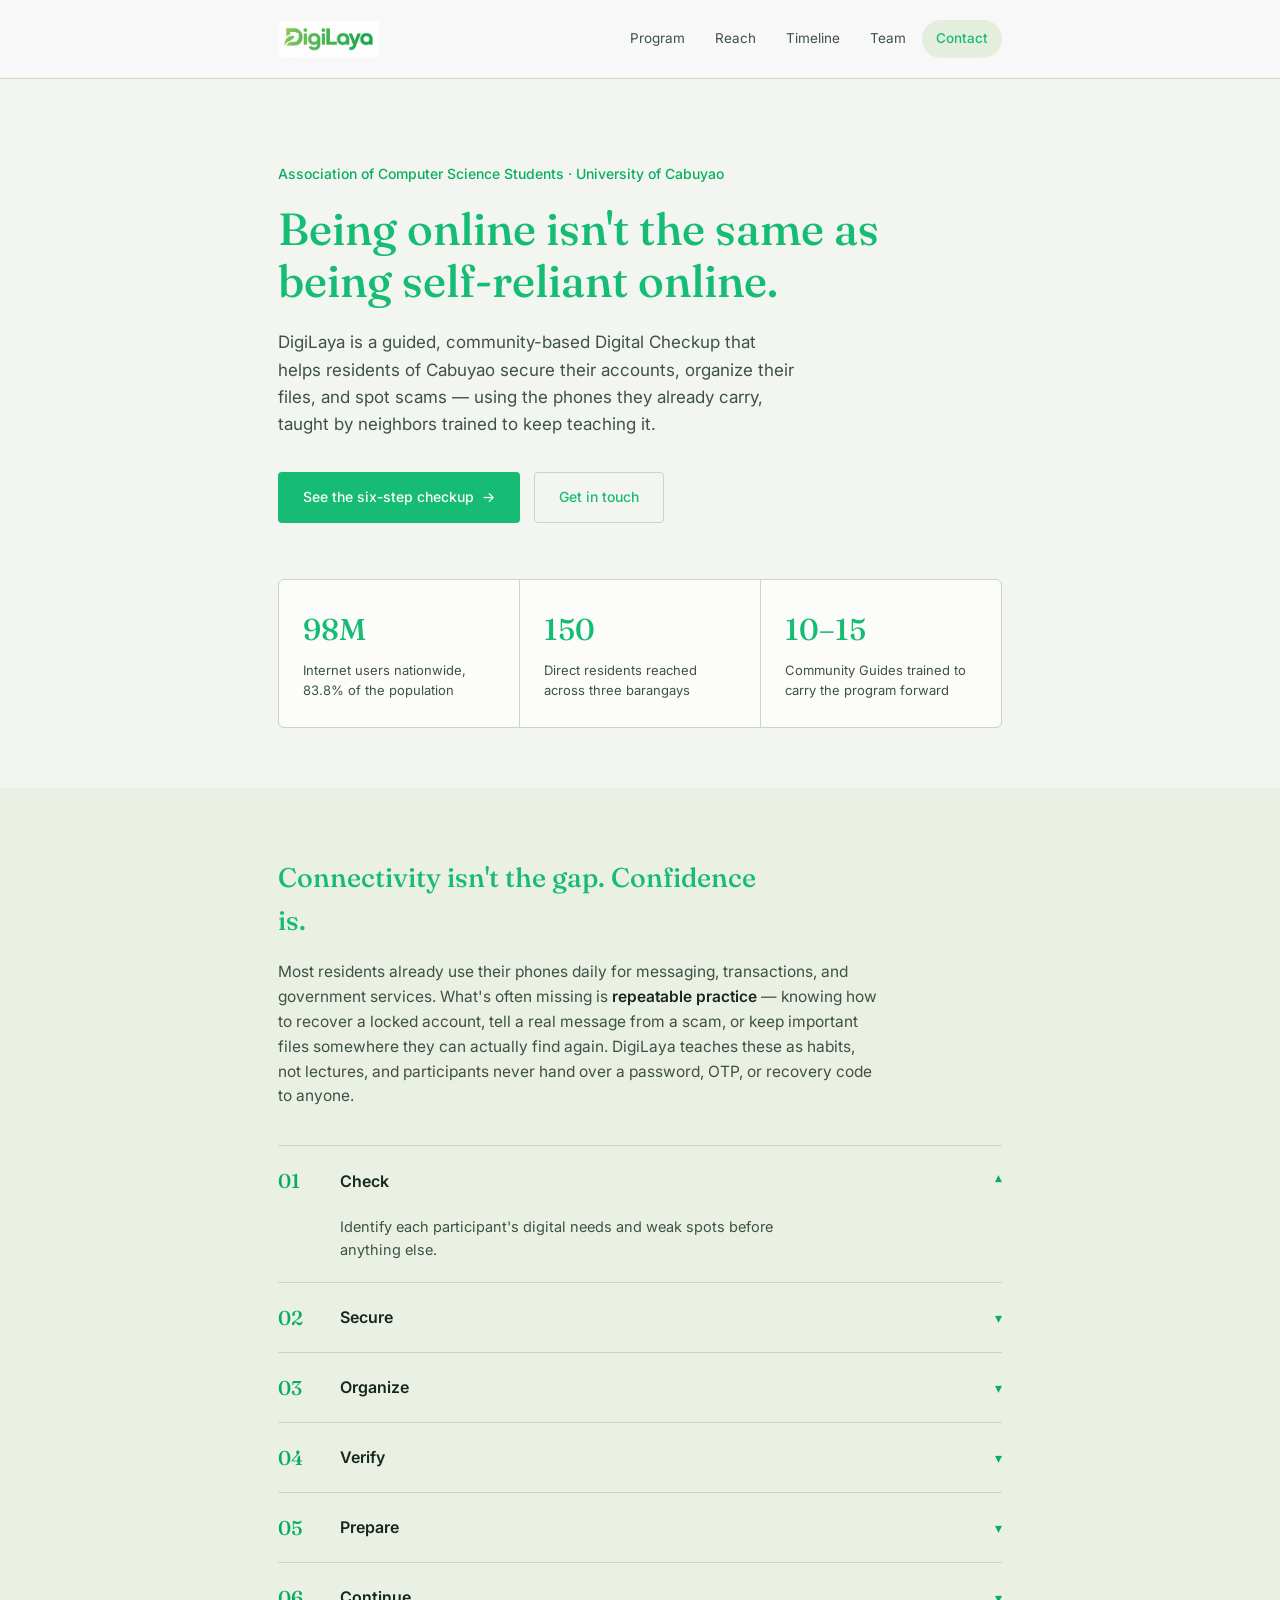
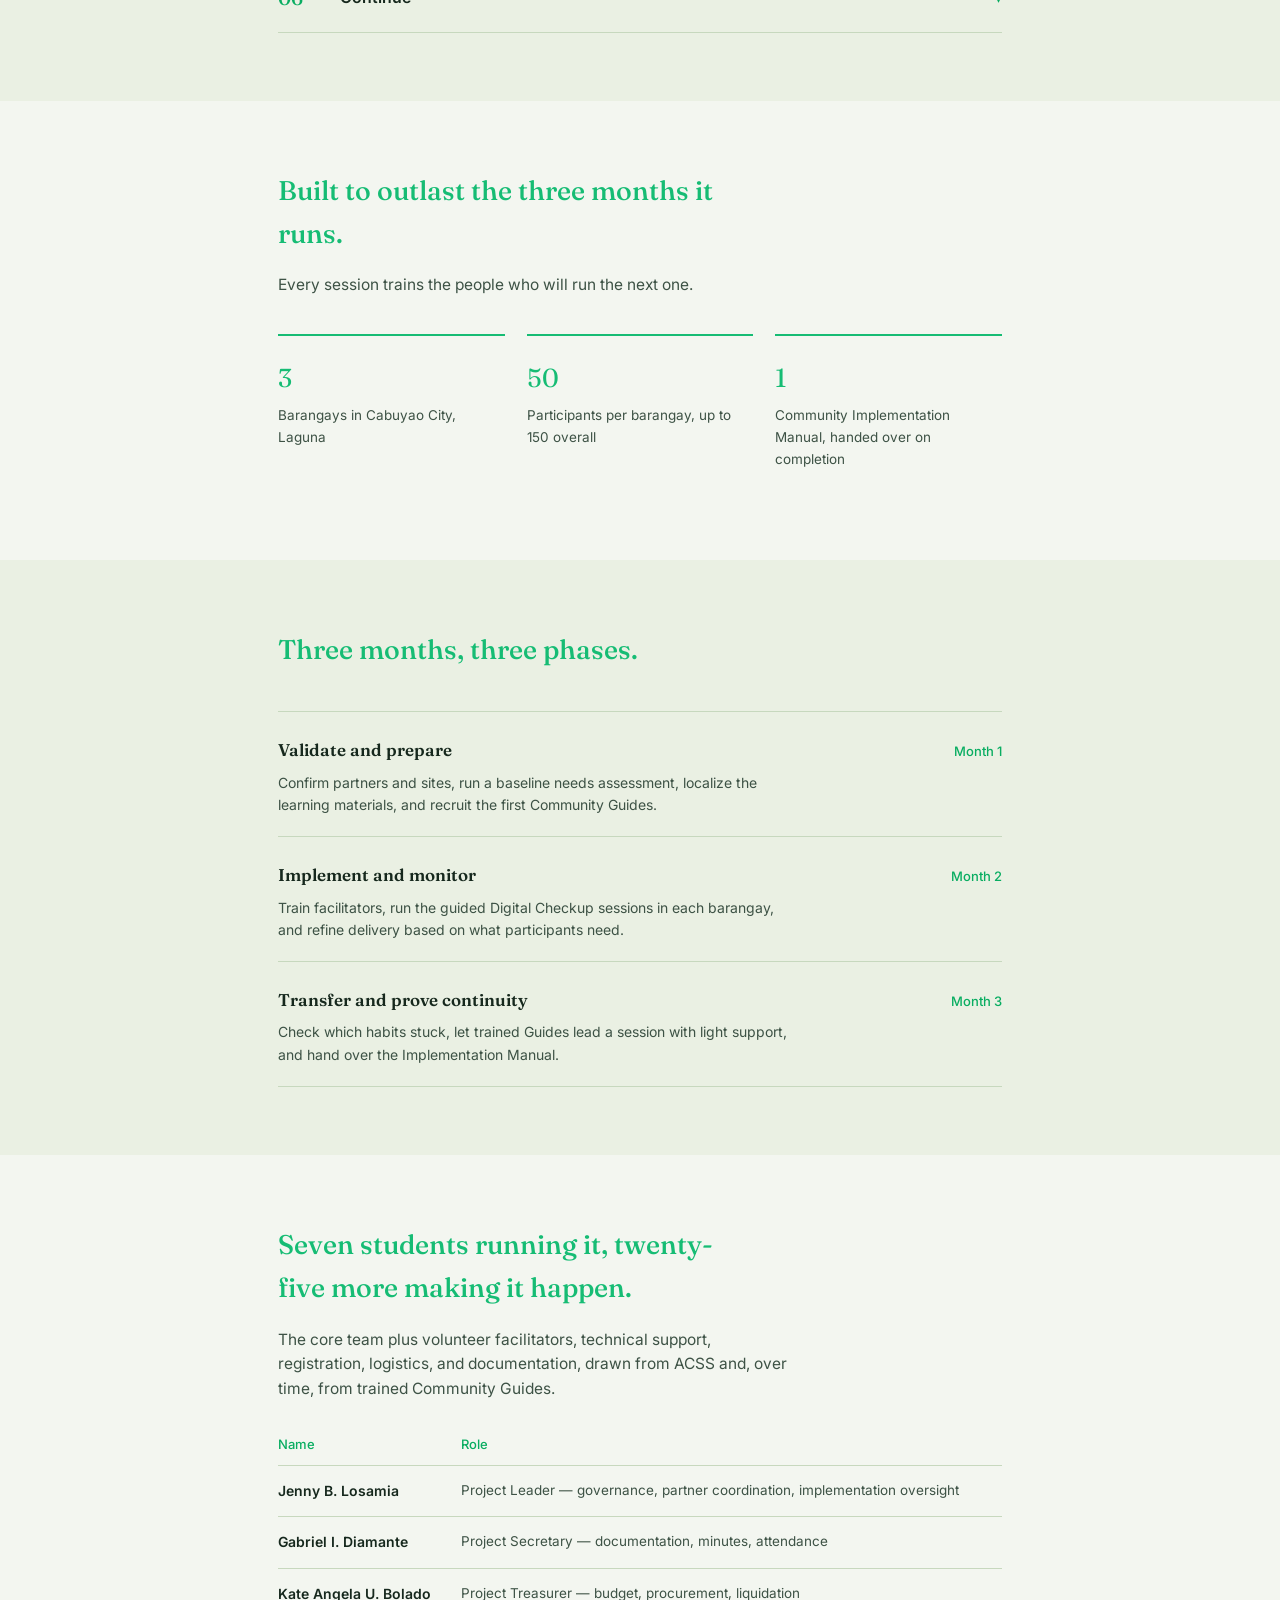
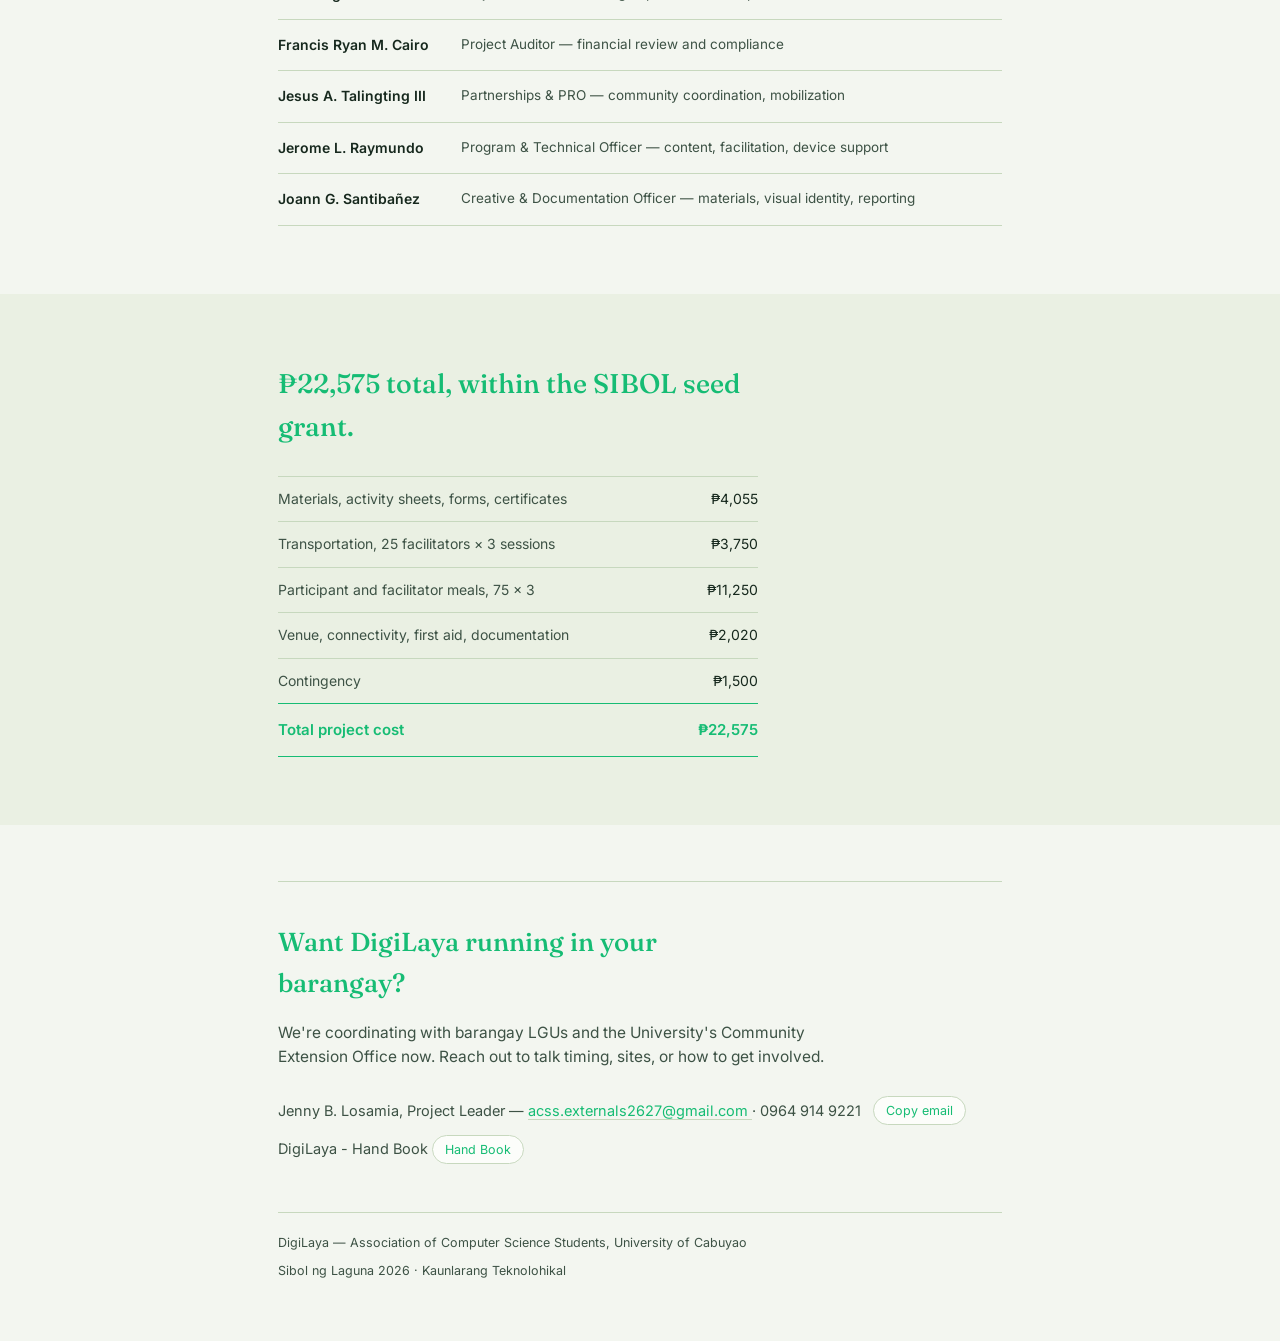
==== commit e037fbd9: "Adding Hanbook.html" ====
--- a/index.html
+++ b/index.html
@@ -372,9 +372,9 @@
             </button>
             <span>
               DigiLaya - Hand Book
-              <button class="handbook-btn" id="handbookBtn" type="button">
+              <a class="handbook-btn" id="handbookBtn" href="handbook.html">
                 Hand Book
-              </button>
+              </a>
             </span>
           </div>
         </div>
